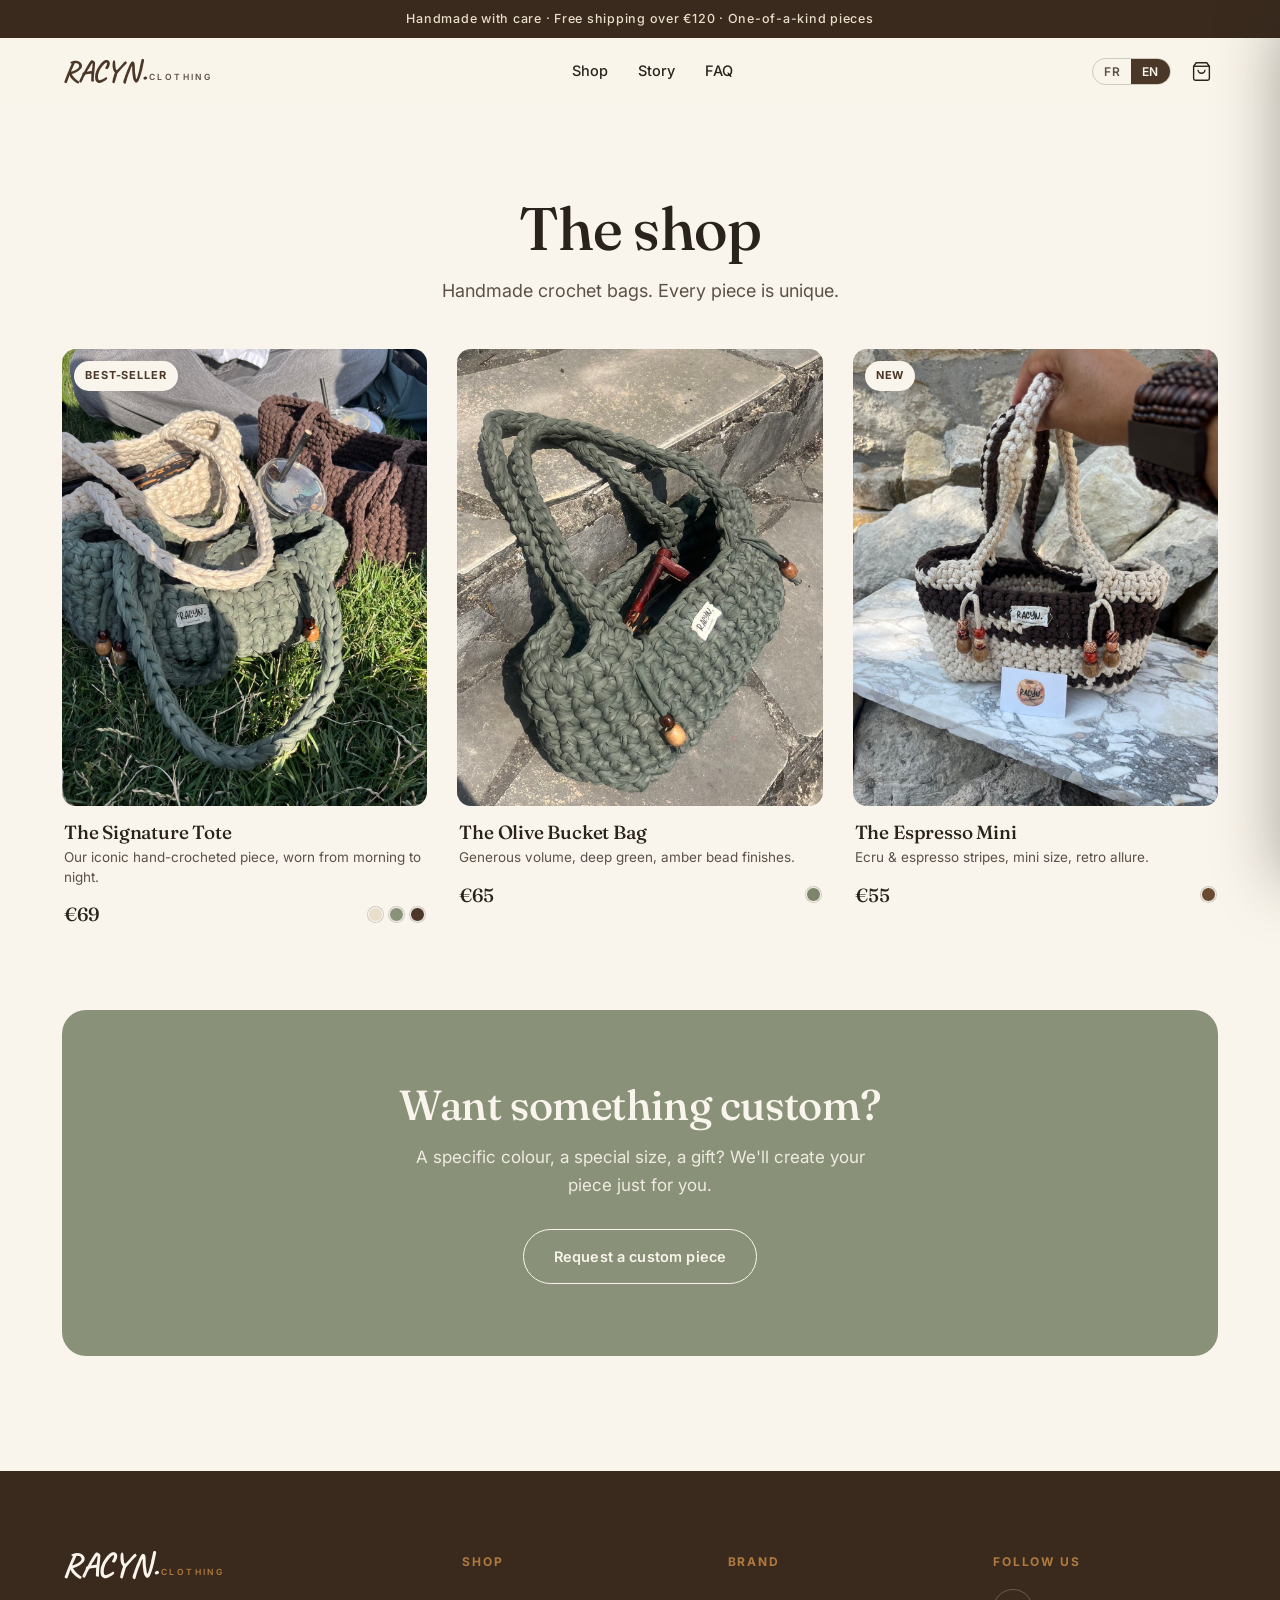
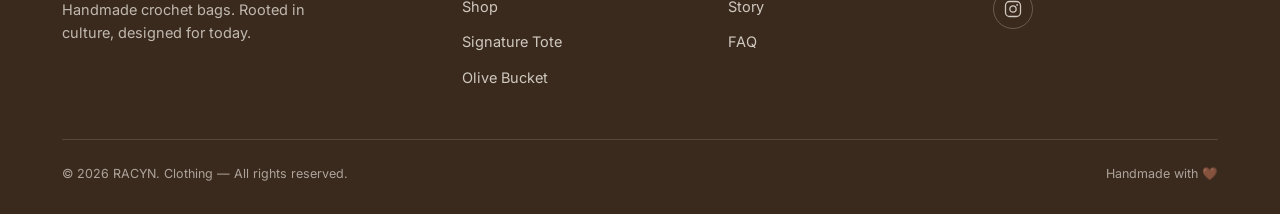
==== boutique.html @ c7a2740f "Build RACYN. bilingual e-commerce storefront for handmade crochet bags Conversion-focused static sho" ====
<!DOCTYPE html>
<html lang="fr">
<head>
  <meta charset="UTF-8">
  <meta name="viewport" content="width=device-width, initial-scale=1.0">
  <title>Boutique — RACYN. | Sacs au crochet faits main</title>
  <meta name="description" content="Découvrez tous les sacs au crochet faits main RACYN. Pièces uniques, fils recyclés, perles de bois.">
  <meta name="theme-color" content="#3A2A1E">
  <link rel="icon" href="data:image/svg+xml,%3Csvg xmlns='http://www.w3.org/2000/svg' viewBox='0 0 100 100'%3E%3Crect width='100' height='100' rx='22' fill='%234A3728'/%3E%3Ctext x='50' y='68' font-size='58' font-family='Georgia,serif' fill='%23FAF5EC' text-anchor='middle' font-style='italic'%3ER%3C/text%3E%3C/svg%3E">
  <link rel="preconnect" href="https://fonts.googleapis.com">
  <link rel="preconnect" href="https://fonts.gstatic.com" crossorigin>
  <link rel="stylesheet" href="css/style.css">
</head>
<body>
  <div class="announce" data-i18n="announce"></div>
  <header class="site-header">
    <div class="wrap header-inner">
      <a href="index.html" class="brand"><span class="brand__word">RACYN.</span><span class="brand__sub">Clothing</span></a>
      <nav class="nav" data-nav>
        <a class="nav-link" href="boutique.html" data-i18n="nav.shop"></a>
        <a class="nav-link" href="histoire.html" data-i18n="nav.story"></a>
        <a class="nav-link" href="faq.html" data-i18n="nav.faq"></a>
        <div class="lang-switch"><button data-lang-btn="fr">FR</button><button data-lang-btn="en">EN</button></div>
      </nav>
      <div class="header-actions">
        <div class="lang-switch"><button data-lang-btn="fr">FR</button><button data-lang-btn="en">EN</button></div>
        <button class="cart-btn" data-open-cart aria-label="Cart" data-i18n-attr="aria-label:nav.cart">
          <svg viewBox="0 0 24 24" fill="none" stroke="currentColor" stroke-width="1.6"><path d="M6 2 3 6v14a2 2 0 0 0 2 2h14a2 2 0 0 0 2-2V6l-3-4z"/><path d="M3 6h18"/><path d="M16 10a4 4 0 0 1-8 0"/></svg>
          <span class="cart-count is-empty" data-cart-count>0</span>
        </button>
        <button class="burger" data-burger aria-label="Menu"><span></span><span></span><span></span></button>
      </div>
    </div>
  </header>

  <main>
    <section class="page-hero">
      <div class="wrap" data-reveal>
        <h1 data-i18n="shop.title"></h1>
        <p data-i18n="shop.sub"></p>
      </div>
    </section>
    <section class="section" style="padding-top:0">
      <div class="wrap">
        <div class="grid grid--3" data-grid data-reveal></div>
        <div class="section--tight" style="padding-bottom:0">
          <div class="band" data-reveal>
            <h2 data-i18n="home.custom.title"></h2>
            <p data-i18n="home.custom.body"></p>
            <a class="btn btn-outline" href="#" data-ig-link target="_blank" rel="noopener" data-i18n="home.custom.cta"></a>
          </div>
        </div>
      </div>
    </section>
  </main>

  <footer class="site-footer">
    <div class="wrap">
      <div class="footer-grid">
        <div class="footer-brand">
          <div class="brand"><span class="brand__word">RACYN.</span><span class="brand__sub">Clothing</span></div>
          <p data-i18n="footer.tagline"></p>
        </div>
        <div class="footer-col"><h4 data-i18n="footer.shop"></h4><a href="boutique.html" data-i18n="nav.shop"></a><a href="produit.html?id=signature-tote">Signature Tote</a><a href="produit.html?id=olive-bucket">Olive Bucket</a></div>
        <div class="footer-col"><h4 data-i18n="footer.about"></h4><a href="histoire.html" data-i18n="nav.story"></a><a href="faq.html" data-i18n="nav.faq"></a></div>
        <div class="footer-col"><h4 data-i18n="footer.follow"></h4><div class="footer-social"><a href="#" data-ig-link target="_blank" rel="noopener" aria-label="Instagram"><svg viewBox="0 0 24 24" fill="none" stroke="currentColor" stroke-width="1.7"><rect x="2" y="2" width="20" height="20" rx="5.5"/><circle cx="12" cy="12" r="4.2"/><circle cx="17.5" cy="6.5" r="1.2" fill="currentColor" stroke="none"/></svg></a></div></div>
      </div>
      <div class="footer-bottom"><span>© <span id="year"></span> RACYN. Clothing — <span data-i18n="footer.rights"></span></span><span data-i18n="footer.made"></span></div>
    </div>
  </footer>

  <div class="overlay" data-overlay></div>
  <aside class="cart-drawer" data-cart-drawer aria-label="Cart">
    <div class="cart-head"><h2 data-i18n="cart.title"></h2><button class="cart-close" data-close-cart aria-label="Close">&times;</button></div>
    <div class="cart-body" data-cart-items></div>
    <div class="cart-foot" data-cart-summary hidden>
      <div class="cart-line"><span data-i18n="cart.subtotal"></span><span data-sub></span></div>
      <div class="cart-line"><span data-i18n="cart.shipping"></span><span data-ship></span></div>
      <div class="cart-line total"><span data-i18n="cart.total"></span><span data-total></span></div>
      <button class="btn btn-primary btn-block" data-checkout-wa hidden></button>
      <button class="btn btn-primary btn-block" data-checkout-ig hidden></button>
      <p class="cart-note" data-i18n="cart.note"></p>
    </div>
  </aside>

  <script src="js/data.js"></script>
  <script src="js/i18n.js"></script>
  <script src="js/store.js"></script>
  <script>document.getElementById('year').textContent = new Date().getFullYear();</script>
</body>
</html>
---- css/style.css ----
/* ==========================================================================
   RACYN. — Design system
   Sacs au crochet faits main · DA earthy / artisanale premium
   ========================================================================== */

/* ---------- Fonts ---------- */
@import url('https://fonts.googleapis.com/css2?family=Fraunces:ital,opsz,wght@0,9..144,400;0,9..144,500;0,9..144,600;1,9..144,400&family=Inter:wght@400;500;600&family=Caveat:wght@600;700&display=swap');

/* ---------- Tokens ---------- */
:root {
  --paper:        #FAF5EC;
  --paper-2:      #F1E8D8;
  --paper-3:      #E9DEC8;
  --ink:          #2A231D;
  --ink-soft:     #5B5148;
  --espresso:     #4A3728;
  --espresso-2:   #3A2A1E;
  --sage:         #8A9179;
  --sage-deep:    #6E765F;
  --olive:        #7C846B;
  --terracotta:   #A9714B;
  --bead:         #B07A3E;
  --line:         rgba(42,35,29,.12);
  --line-2:       rgba(42,35,29,.20);
  --white:        #FFFDF8;

  --font-display: 'Fraunces', Georgia, 'Times New Roman', serif;
  --font-body:    'Inter', -apple-system, BlinkMacSystemFont, 'Segoe UI', sans-serif;
  --font-script:  'Caveat', 'Fraunces', cursive;

  --radius:   14px;
  --radius-l: 24px;
  --shadow:   0 2px 8px rgba(42,35,29,.06);
  --shadow-l: 0 18px 50px -20px rgba(42,35,29,.35);
  --wrap:     1200px;
  --ease:     cubic-bezier(.22,.61,.36,1);
}

/* ---------- Reset ---------- */
* { box-sizing: border-box; }
html { scroll-behavior: smooth; -webkit-text-size-adjust: 100%; }
body {
  margin: 0;
  font-family: var(--font-body);
  color: var(--ink);
  background: var(--paper);
  line-height: 1.6;
  font-size: 16px;
  -webkit-font-smoothing: antialiased;
  overflow-x: hidden;
}
img { max-width: 100%; display: block; }
a { color: inherit; text-decoration: none; }
button { font-family: inherit; cursor: pointer; border: none; background: none; color: inherit; }
ul { margin: 0; padding: 0; list-style: none; }
h1, h2, h3 { font-family: var(--font-display); font-weight: 500; line-height: 1.1; margin: 0; letter-spacing: -.01em; }

/* ---------- Layout ---------- */
.wrap { width: 100%; max-width: var(--wrap); margin: 0 auto; padding: 0 22px; }
.section { padding: clamp(60px, 9vw, 120px) 0; }
.section--tight { padding: clamp(44px, 6vw, 80px) 0; }
.center { text-align: center; }
.section__eyebrow {
  font-family: var(--font-body); font-size: 12px; font-weight: 600;
  letter-spacing: .22em; text-transform: uppercase; color: var(--terracotta);
  margin: 0 0 14px;
}
.section__title { font-size: clamp(28px, 4.4vw, 46px); }
.section__sub { color: var(--ink-soft); max-width: 560px; margin: 14px auto 0; font-size: 17px; }
.section__head { margin-bottom: clamp(30px, 5vw, 54px); }

/* ---------- Buttons ---------- */
.btn {
  display: inline-flex; align-items: center; justify-content: center; gap: 8px;
  padding: 15px 30px; border-radius: 999px;
  font-family: var(--font-body); font-weight: 600; font-size: 14.5px; letter-spacing: .01em;
  transition: transform .25s var(--ease), background .25s, color .25s, box-shadow .25s;
  white-space: nowrap;
}
.btn:active { transform: scale(.97); }
.btn-primary { background: var(--espresso); color: var(--paper); }
.btn-primary:hover { background: var(--espresso-2); box-shadow: var(--shadow-l); transform: translateY(-2px); }
.btn-primary[disabled] { opacity: .5; cursor: not-allowed; }
.btn-outline { border: 1.5px solid var(--ink); color: var(--ink); }
.btn-outline:hover { background: var(--ink); color: var(--paper); transform: translateY(-2px); }
.btn-ghost { color: var(--ink); text-decoration: underline; text-underline-offset: 4px; padding: 6px 0; }
.btn-block { width: 100%; }
.btn-lg { padding: 17px 38px; font-size: 15.5px; }

/* ---------- Announce bar ---------- */
.announce {
  background: var(--espresso-2); color: var(--paper-3);
  text-align: center; font-size: 12.5px; letter-spacing: .06em;
  padding: 9px 16px; font-weight: 500;
}

/* ---------- Header ---------- */
.site-header {
  position: sticky; top: 0; z-index: 60;
  background: rgba(250,245,236,.86); backdrop-filter: saturate(180%) blur(14px);
  border-bottom: 1px solid transparent; transition: border-color .3s, box-shadow .3s;
}
.site-header.is-scrolled { border-bottom-color: var(--line); box-shadow: 0 4px 20px -12px rgba(42,35,29,.25); }
.header-inner { display: flex; align-items: center; justify-content: space-between; height: 66px; gap: 18px; }
.brand { display: inline-flex; align-items: baseline; gap: 2px; line-height: 1; }
.brand__logo { height: 30px; width: auto; }
.brand__word { font-family: var(--font-script); font-size: 30px; font-weight: 700; color: var(--espresso); letter-spacing: .5px; }
.brand__sub { font-family: var(--font-body); font-size: 8.5px; font-weight: 600; letter-spacing: .28em; text-transform: uppercase; color: var(--ink-soft); align-self: flex-end; padding-bottom: 5px; }
.nav { display: flex; align-items: center; gap: 30px; }
.nav a.nav-link { font-size: 14.5px; font-weight: 500; position: relative; padding: 4px 0; color: var(--ink); }
.nav a.nav-link::after {
  content: ""; position: absolute; left: 0; right: 100%; bottom: -2px; height: 1.5px;
  background: var(--espresso); transition: right .3s var(--ease);
}
.nav a.nav-link:hover::after { right: 0; }
.header-actions { display: flex; align-items: center; gap: 14px; }

.lang-switch { display: inline-flex; align-items: center; border: 1px solid var(--line-2); border-radius: 999px; overflow: hidden; }
.lang-switch button { padding: 5px 11px; font-size: 12px; font-weight: 600; color: var(--ink-soft); letter-spacing: .04em; }
.lang-switch button.is-active { background: var(--espresso); color: var(--paper); }

.cart-btn { position: relative; display: inline-flex; align-items: center; gap: 7px; font-weight: 500; font-size: 14px; }
.cart-btn svg { width: 21px; height: 21px; }
.cart-count {
  position: absolute; top: -7px; right: -9px; min-width: 18px; height: 18px; padding: 0 5px;
  background: var(--terracotta); color: #fff; border-radius: 999px;
  font-size: 11px; font-weight: 700; display: grid; place-items: center;
}
.cart-count.is-empty { display: none; }

.burger { display: none; width: 26px; height: 20px; position: relative; }
.burger span { position: absolute; left: 0; width: 100%; height: 2px; background: var(--ink); border-radius: 2px; transition: .3s; }
.burger span:nth-child(1) { top: 0; } .burger span:nth-child(2) { top: 9px; } .burger span:nth-child(3) { top: 18px; }

/* ---------- Hero ---------- */
.hero { position: relative; }
.hero-inner { display: grid; grid-template-columns: 1.05fr 1fr; gap: clamp(24px, 5vw, 70px); align-items: center; padding: clamp(40px, 6vw, 90px) 0 clamp(50px, 7vw, 100px); }
.hero__eyebrow { font-size: 12.5px; font-weight: 600; letter-spacing: .22em; text-transform: uppercase; color: var(--terracotta); margin-bottom: 20px; }
.hero__title { font-size: clamp(38px, 6.4vw, 76px); line-height: 1.02; letter-spacing: -.02em; font-weight: 500; }
.hero__title em { font-style: italic; }
.hero__sub { margin: 24px 0 34px; font-size: clamp(16px, 2vw, 19px); color: var(--ink-soft); max-width: 460px; }
.hero__cta { display: flex; gap: 14px; flex-wrap: wrap; }
.hero__media { position: relative; }
.hero__media img { width: 100%; height: clamp(360px, 52vw, 620px); object-fit: cover; border-radius: var(--radius-l); box-shadow: var(--shadow-l); }
.hero__tag {
  position: absolute; bottom: 20px; left: 20px; background: rgba(250,245,236,.94);
  backdrop-filter: blur(6px); padding: 12px 18px; border-radius: 999px;
  font-family: var(--font-script); font-size: 22px; color: var(--espresso); box-shadow: var(--shadow);
}
.hero__stamp {
  position: absolute; top: -18px; right: -14px; width: 108px; height: 108px;
  background: var(--sage); color: var(--paper); border-radius: 50%;
  display: grid; place-items: center; text-align: center; transform: rotate(-8deg);
  font-family: var(--font-script); font-size: 18px; line-height: 1.05; font-weight: 700;
  box-shadow: var(--shadow-l); padding: 10px;
}

/* ---------- Trust strip ---------- */
.trust { border-top: 1px solid var(--line); border-bottom: 1px solid var(--line); background: var(--paper-2); }
.trust-inner { display: flex; flex-wrap: wrap; justify-content: center; gap: clamp(20px, 5vw, 60px); padding: 20px 0; }
.trust-item { display: inline-flex; align-items: center; gap: 10px; font-size: 13.5px; font-weight: 500; color: var(--ink-soft); }
.trust-item svg { width: 20px; height: 20px; color: var(--sage-deep); flex: none; }

/* ---------- Product grid ---------- */
.grid { display: grid; gap: clamp(16px, 2.4vw, 30px); }
.grid--3 { grid-template-columns: repeat(3, 1fr); }
.card { display: block; }
.card__media {
  position: relative; overflow: hidden; border-radius: var(--radius);
  background: var(--paper-3); aspect-ratio: 4/5;
}
.card__media img { width: 100%; height: 100%; object-fit: cover; transition: transform .7s var(--ease); }
.card:hover .card__media img { transform: scale(1.06); }
.card__badge {
  position: absolute; top: 12px; left: 12px; background: var(--paper); color: var(--espresso);
  font-size: 11px; font-weight: 700; letter-spacing: .08em; text-transform: uppercase;
  padding: 6px 11px; border-radius: 999px; box-shadow: var(--shadow);
}
.card__soldout {
  position: absolute; inset: 0; background: rgba(42,35,29,.42); color: var(--paper);
  display: grid; place-items: center; font-family: var(--font-display); font-size: 20px;
  letter-spacing: .04em;
}
.card__cta {
  position: absolute; left: 12px; right: 12px; bottom: 12px; text-align: center;
  background: var(--espresso); color: var(--paper); padding: 12px; border-radius: 999px;
  font-size: 13.5px; font-weight: 600; opacity: 0; transform: translateY(12px);
  transition: opacity .3s, transform .3s var(--ease);
}
.card:hover .card__cta { opacity: 1; transform: translateY(0); }
.card__body { padding: 16px 2px 4px; }
.card__name { font-size: 19px; }
.card__tag { color: var(--ink-soft); font-size: 13.5px; margin: 5px 0 12px; line-height: 1.45; }
.card__row { display: flex; align-items: center; justify-content: space-between; }
.card__price { font-family: var(--font-display); font-size: 19px; font-weight: 500; }
.card__swatches { display: inline-flex; gap: 6px; }
.swatch { width: 15px; height: 15px; border-radius: 50%; border: 1.5px solid var(--white); box-shadow: 0 0 0 1px var(--line-2); }

/* ---------- Story split ---------- */
.split { display: grid; grid-template-columns: 1fr 1fr; gap: clamp(28px, 5vw, 74px); align-items: center; }
.split--reverse .split__media { order: 2; }
.split__media img { border-radius: var(--radius-l); box-shadow: var(--shadow-l); aspect-ratio: 4/5; object-fit: cover; width: 100%; }
.split__body h2 { font-size: clamp(28px, 4.2vw, 44px); margin-bottom: 18px; }
.split__body p { color: var(--ink-soft); font-size: 17px; margin: 0 0 26px; }

/* ---------- Steps ---------- */
.steps { display: grid; grid-template-columns: repeat(3, 1fr); gap: clamp(18px, 3vw, 40px); }
.step { text-align: center; }
.step__num {
  width: 54px; height: 54px; margin: 0 auto 18px; border-radius: 50%;
  border: 1.5px solid var(--sage); color: var(--sage-deep);
  display: grid; place-items: center; font-family: var(--font-display); font-size: 22px;
}
.step h3 { font-size: 21px; margin-bottom: 8px; }
.step p { color: var(--ink-soft); font-size: 15px; }

/* ---------- Reviews ---------- */
.reviews-bg { background: var(--espresso-2); color: var(--paper); }
.reviews-bg .section__title { color: var(--paper); }
.reviews { display: grid; grid-template-columns: repeat(3, 1fr); gap: clamp(18px, 3vw, 30px); }
.review {
  background: rgba(250,245,236,.06); border: 1px solid rgba(250,245,236,.12);
  border-radius: var(--radius); padding: 30px 26px;
}
.review__stars { color: var(--bead); letter-spacing: 3px; font-size: 15px; margin-bottom: 14px; }
.review p { font-family: var(--font-display); font-size: 18px; font-style: italic; line-height: 1.45; color: var(--paper); margin: 0 0 16px; }
.review span { font-size: 13.5px; color: var(--paper-3); font-weight: 500; }

/* ---------- Custom / CTA band ---------- */
.band { background: var(--sage); color: var(--paper); border-radius: var(--radius-l); padding: clamp(40px, 6vw, 72px); text-align: center; }
.band h2 { color: var(--paper); font-size: clamp(26px, 4vw, 42px); }
.band p { color: rgba(250,245,236,.9); max-width: 480px; margin: 16px auto 30px; font-size: 17px; }
.band .btn-outline { border-color: var(--paper); color: var(--paper); }
.band .btn-outline:hover { background: var(--paper); color: var(--sage-deep); }

/* ---------- Newsletter ---------- */
.news { text-align: center; }
.news-form { display: flex; gap: 10px; max-width: 440px; margin: 26px auto 0; }
.news-form input {
  flex: 1; padding: 15px 20px; border-radius: 999px; border: 1.5px solid var(--line-2);
  background: var(--white); font-family: inherit; font-size: 15px; color: var(--ink);
}
.news-form input:focus { outline: none; border-color: var(--sage); }
.news-ok { font-family: var(--font-display); font-size: 20px; color: var(--sage-deep); }

/* ---------- FAQ ---------- */
.faq { max-width: 760px; margin: 0 auto; }
.faq-item { border-bottom: 1px solid var(--line); }
.faq-item__q {
  width: 100%; text-align: left; display: flex; justify-content: space-between; align-items: center;
  gap: 20px; padding: 22px 0; font-family: var(--font-display); font-size: 19px; font-weight: 500;
}
.faq-item__q::after { content: "+"; font-size: 24px; color: var(--terracotta); transition: transform .3s; }
.faq-item.is-open .faq-item__q::after { transform: rotate(45deg); }
.faq-item__a { max-height: 0; overflow: hidden; transition: max-height .4s var(--ease); }
.faq-item.is-open .faq-item__a { max-height: 320px; }
.faq-item__a p { color: var(--ink-soft); padding: 0 0 22px; margin: 0; font-size: 15.5px; }

/* ---------- Product detail ---------- */
.pd-back { display: inline-block; margin: 26px 0 8px; font-size: 14px; color: var(--ink-soft); }
.pd-back:hover { color: var(--ink); }
.pd { display: grid; grid-template-columns: 1.05fr 1fr; gap: clamp(28px, 5vw, 64px); padding: 12px 0 30px; }
.pd__main { border-radius: var(--radius-l); overflow: hidden; background: var(--paper-3); aspect-ratio: 4/5; }
.pd__main img { width: 100%; height: 100%; object-fit: cover; }
.pd__thumbs { display: flex; gap: 10px; margin-top: 12px; }
.pd__thumb { width: 74px; height: 90px; border-radius: 10px; overflow: hidden; border: 2px solid transparent; opacity: .7; transition: .25s; }
.pd__thumb img { width: 100%; height: 100%; object-fit: cover; }
.pd__thumb.is-active { border-color: var(--espresso); opacity: 1; }
.pd__info { align-self: center; }
.pd__badge { display: inline-block; background: var(--paper-3); color: var(--espresso); font-size: 11px; font-weight: 700; letter-spacing: .1em; text-transform: uppercase; padding: 6px 12px; border-radius: 999px; margin-bottom: 16px; }
.pd__name { font-size: clamp(30px, 4.4vw, 46px); }
.pd__tag { color: var(--ink-soft); font-size: 17px; margin: 12px 0 18px; }
.pd__price { font-family: var(--font-display); font-size: 30px; font-weight: 500; margin-bottom: 26px; }
.pd__colors { margin-bottom: 26px; }
.pd__label { font-size: 14px; color: var(--ink-soft); }
.pd__swatches { display: flex; gap: 12px; margin-top: 12px; }
.pd__swatch { width: 34px; height: 34px; border-radius: 50%; background: var(--sw); box-shadow: 0 0 0 1px var(--line-2); position: relative; transition: transform .2s; }
.pd__swatch:hover { transform: scale(1.08); }
.pd__swatch.is-active { box-shadow: 0 0 0 2px var(--paper), 0 0 0 4px var(--espresso); }
.pd__stock { margin: 12px 0 0; font-size: 13.5px; color: var(--terracotta); font-weight: 600; }
.pd__ship { margin: 14px 0 0; font-size: 13.5px; color: var(--ink-soft); }
.pd__details { margin-top: 34px; border-top: 1px solid var(--line); padding-top: 26px; }
.pd__details h3 { font-size: 18px; margin-bottom: 14px; }
.pd__details ul { display: grid; gap: 9px; }
.pd__details li { position: relative; padding-left: 20px; font-size: 15px; color: var(--ink-soft); }
.pd__details li::before { content: ""; position: absolute; left: 0; top: 9px; width: 7px; height: 7px; border-radius: 50%; background: var(--sage); }
.pd__unique { margin-top: 18px; font-size: 13px; font-style: italic; color: var(--ink-soft); }
.related { margin: clamp(40px, 6vw, 80px) 0 20px; }
.related .section__title { font-size: clamp(24px, 3.4vw, 34px); margin-bottom: 26px; }

/* ---------- Cart drawer ---------- */
.overlay { position: fixed; inset: 0; background: rgba(42,35,29,.45); opacity: 0; visibility: hidden; transition: .35s; z-index: 90; }
.overlay.is-open { opacity: 1; visibility: visible; }
.cart-drawer {
  position: fixed; top: 0; right: 0; height: 100%; width: min(420px, 92vw);
  background: var(--paper); z-index: 100; transform: translateX(100%);
  transition: transform .4s var(--ease); display: flex; flex-direction: column;
  box-shadow: -20px 0 60px -20px rgba(42,35,29,.4);
}
.cart-drawer.is-open { transform: translateX(0); }
.cart-head { display: flex; align-items: center; justify-content: space-between; padding: 22px 24px; border-bottom: 1px solid var(--line); }
.cart-head h2 { font-size: 22px; }
.cart-close { font-size: 30px; line-height: 1; color: var(--ink-soft); }
.cart-body { flex: 1; overflow-y: auto; padding: 8px 24px; }
.cart-empty { text-align: center; padding: 60px 0; color: var(--ink-soft); }
.cart-empty p { margin-bottom: 22px; }
.cart-item { display: grid; grid-template-columns: 72px 1fr; gap: 14px; padding: 18px 0; border-bottom: 1px solid var(--line); }
.cart-item img { width: 72px; height: 88px; object-fit: cover; border-radius: 8px; }
.cart-item__top { display: flex; justify-content: space-between; gap: 10px; }
.cart-item__name { font-family: var(--font-display); font-size: 16.5px; }
.cart-item__remove { font-size: 22px; color: var(--ink-soft); line-height: 1; }
.cart-item__variant { font-size: 13px; color: var(--ink-soft); }
.cart-item__bottom { display: flex; justify-content: space-between; align-items: center; margin-top: 12px; }
.qty { display: inline-flex; align-items: center; border: 1px solid var(--line-2); border-radius: 999px; }
.qty button { width: 30px; height: 30px; font-size: 16px; color: var(--ink); }
.qty span { min-width: 26px; text-align: center; font-size: 14px; font-weight: 600; }
.cart-item__price { font-family: var(--font-display); font-size: 16px; }
.cart-foot { border-top: 1px solid var(--line); padding: 20px 24px calc(20px + env(safe-area-inset-bottom)); background: var(--paper-2); }
.cart-line { display: flex; justify-content: space-between; font-size: 14.5px; margin-bottom: 9px; color: var(--ink-soft); }
.cart-line.total { font-family: var(--font-display); font-size: 20px; color: var(--ink); margin: 14px 0 16px; padding-top: 14px; border-top: 1px solid var(--line); }
.cart-line .free { color: var(--sage-deep); font-weight: 600; }
.cart-note { font-size: 12px; color: var(--ink-soft); text-align: center; margin-top: 12px; line-height: 1.5; }
.cart-foot .btn { margin-top: 4px; }

/* ---------- Page hero (sub-pages) ---------- */
.page-hero { text-align: center; padding: clamp(46px, 7vw, 90px) 0 clamp(28px, 4vw, 44px); }
.page-hero h1 { font-size: clamp(34px, 5.5vw, 60px); }
.page-hero p { color: var(--ink-soft); font-size: 18px; margin: 16px auto 0; max-width: 540px; }

/* ---------- Values (story) ---------- */
.values { display: grid; grid-template-columns: repeat(3, 1fr); gap: clamp(18px, 3vw, 34px); }
.value { text-align: center; padding: 34px 24px; background: var(--paper-2); border-radius: var(--radius); }
.value__ico { font-size: 30px; margin-bottom: 12px; }
.value h3 { font-size: 20px; margin-bottom: 8px; }
.value p { color: var(--ink-soft); font-size: 14.5px; }
.story-text { max-width: 680px; margin: 0 auto; }
.story-text p { font-size: 18px; color: var(--ink-soft); margin: 0 0 22px; }
.story-text p:first-of-type::first-letter { font-family: var(--font-display); font-size: 3.2em; float: left; line-height: .8; padding: 6px 12px 0 0; color: var(--espresso); }

/* ---------- Footer ---------- */
.site-footer { background: var(--espresso-2); color: var(--paper-3); padding: clamp(50px, 6vw, 80px) 0 30px; }
.footer-grid { display: grid; grid-template-columns: 1.6fr 1fr 1fr 1fr; gap: 40px; }
.footer-brand__logo { height: 30px; margin-bottom: 16px; filter: brightness(0) invert(1); opacity: .95; }
.footer-brand .brand__word { color: var(--paper); font-size: 34px; }
.footer-brand .brand__sub { color: var(--bead); }
.footer-brand p { font-size: 14.5px; color: rgba(250,245,236,.7); max-width: 280px; line-height: 1.6; }
.footer-col h4 { font-family: var(--font-body); font-size: 12px; letter-spacing: .16em; text-transform: uppercase; color: var(--bead); margin: 4px 0 18px; }
.footer-col a { display: block; font-size: 14.5px; color: rgba(250,245,236,.78); padding: 6px 0; transition: color .2s; }
.footer-col a:hover { color: var(--paper); }
.footer-social { display: flex; gap: 12px; margin-top: 4px; }
.footer-social a { width: 40px; height: 40px; border: 1px solid rgba(250,245,236,.24); border-radius: 50%; display: grid; place-items: center; }
.footer-social a:hover { background: var(--paper); color: var(--espresso-2); }
.footer-social svg { width: 18px; height: 18px; }
.footer-bottom { display: flex; justify-content: space-between; flex-wrap: wrap; gap: 10px; margin-top: 44px; padding-top: 24px; border-top: 1px solid rgba(250,245,236,.14); font-size: 12.5px; color: rgba(250,245,236,.6); }

/* ---------- Reveal animation ---------- */
[data-reveal] { opacity: 0; transform: translateY(26px); transition: opacity .7s var(--ease), transform .7s var(--ease); }
[data-reveal].is-in { opacity: 1; transform: none; }

/* ---------- Responsive ---------- */
@media (max-width: 900px) {
  .grid--3, .reviews, .steps, .values { grid-template-columns: 1fr 1fr; }
  .footer-grid { grid-template-columns: 1fr 1fr; gap: 30px; }
  .footer-brand { grid-column: 1 / -1; }
}
@media (max-width: 760px) {
  .hero-inner { grid-template-columns: 1fr; }
  .hero__media { order: -1; }
  .hero__media img { height: clamp(320px, 70vw, 440px); }
  .split, .pd { grid-template-columns: 1fr; }
  .split--reverse .split__media { order: -1; }
  .split__media { max-width: 440px; margin: 0 auto; }
  .nav {
    position: fixed; top: 0; right: 0; height: 100dvh; width: min(300px, 82vw);
    background: var(--paper); flex-direction: column; align-items: flex-start;
    justify-content: center; gap: 26px; padding: 40px; transform: translateX(100%);
    transition: transform .4s var(--ease); box-shadow: -20px 0 60px -20px rgba(42,35,29,.4); z-index: 80;
  }
  .nav.is-open { transform: translateX(0); }
  .nav a.nav-link { font-family: var(--font-display); font-size: 24px; }
  .burger { display: block; }
  .header-actions .lang-switch { display: none; }
  .nav .lang-switch { display: inline-flex; margin-top: 10px; }
}
@media (max-width: 540px) {
  .grid--3, .reviews, .steps, .values { grid-template-columns: 1fr; }
  .reviews { gap: 14px; }
  .steps { gap: 30px; }
  .news-form { flex-direction: column; }
  .news-form .btn { width: 100%; }
  .pd__thumb { width: 60px; height: 74px; }
  .hero__stamp { width: 88px; height: 88px; font-size: 15px; }
}

/* ---------- Utils ---------- */
[hidden] { display: none !important; }
.nav .lang-switch { display: none; }
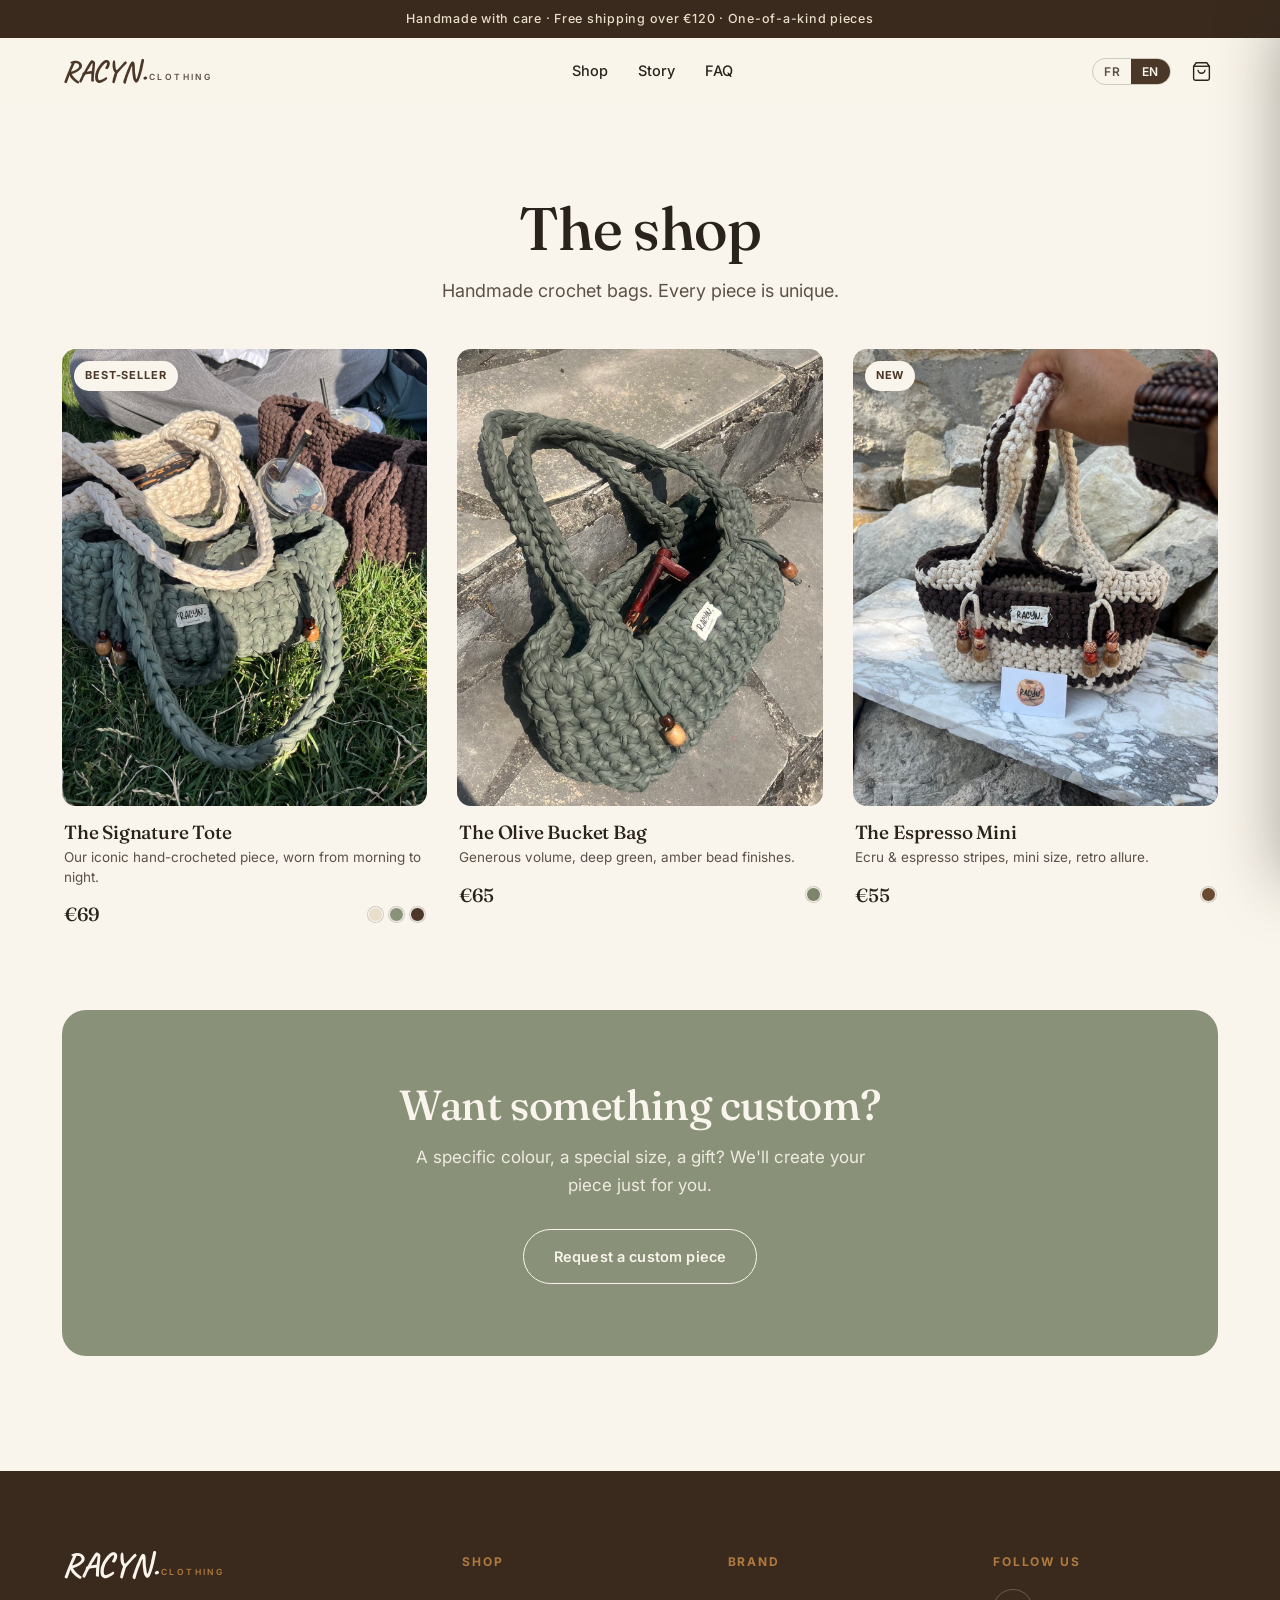
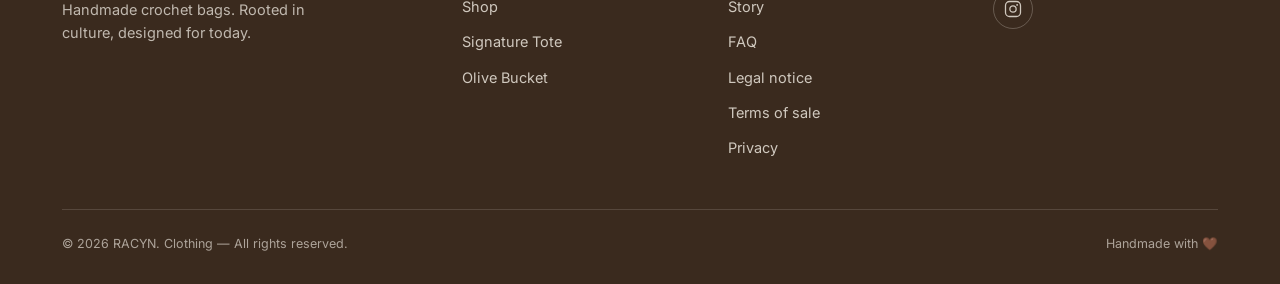
==== commit d6acdb4b: "Add French legal pages (mentions légales, CGV, RGPD) + footer links The shop stays open with WhatsAp" ====
--- a/boutique.html
+++ b/boutique.html
@@ -62,7 +62,7 @@
           <p data-i18n="footer.tagline"></p>
         </div>
         <div class="footer-col"><h4 data-i18n="footer.shop"></h4><a href="boutique.html" data-i18n="nav.shop"></a><a href="produit.html?id=signature-tote">Signature Tote</a><a href="produit.html?id=olive-bucket">Olive Bucket</a></div>
-        <div class="footer-col"><h4 data-i18n="footer.about"></h4><a href="histoire.html" data-i18n="nav.story"></a><a href="faq.html" data-i18n="nav.faq"></a></div>
+        <div class="footer-col"><h4 data-i18n="footer.about"></h4><a href="histoire.html" data-i18n="nav.story"></a><a href="faq.html" data-i18n="nav.faq"></a><a href="mentions-legales.html" data-i18n="footer.legal"></a><a href="cgv.html" data-i18n="footer.cgv"></a><a href="confidentialite.html" data-i18n="footer.privacy"></a></div>
         <div class="footer-col"><h4 data-i18n="footer.follow"></h4><div class="footer-social"><a href="#" data-ig-link target="_blank" rel="noopener" aria-label="Instagram"><svg viewBox="0 0 24 24" fill="none" stroke="currentColor" stroke-width="1.7"><rect x="2" y="2" width="20" height="20" rx="5.5"/><circle cx="12" cy="12" r="4.2"/><circle cx="17.5" cy="6.5" r="1.2" fill="currentColor" stroke="none"/></svg></a></div></div>
       </div>
       <div class="footer-bottom"><span>© <span id="year"></span> RACYN. Clothing — <span data-i18n="footer.rights"></span></span><span data-i18n="footer.made"></span></div>
--- a/css/style.css
+++ b/css/style.css
@@ -337,6 +337,26 @@
 .story-text p { font-size: 18px; color: var(--ink-soft); margin: 0 0 22px; }
 .story-text p:first-of-type::first-letter { font-family: var(--font-display); font-size: 3.2em; float: left; line-height: .8; padding: 6px 12px 0 0; color: var(--espresso); }
 
+/* ---------- Legal pages ---------- */
+.legal { max-width: 780px; margin: 0 auto; }
+.legal h2 { font-size: clamp(20px, 3vw, 27px); margin: 40px 0 14px; }
+.legal h2:first-child { margin-top: 0; }
+.legal h3 { font-family: var(--font-body); font-size: 16px; font-weight: 600; margin: 22px 0 8px; }
+.legal p, .legal li { color: var(--ink-soft); font-size: 15.5px; margin: 0 0 12px; }
+.legal ul { list-style: disc; padding-left: 22px; margin: 0 0 16px; }
+.legal li { margin-bottom: 7px; }
+.legal a { color: var(--espresso); text-decoration: underline; text-underline-offset: 3px; }
+.legal .updated { font-size: 13px; color: var(--ink-soft); font-style: italic; margin-bottom: 30px; }
+.legal .fill {
+  background: #FBEFD8; color: #7A5B1E; border: 1px dashed #C79A4E;
+  border-radius: 6px; padding: 1px 7px; font-weight: 600; font-size: .95em;
+  font-family: var(--font-body); font-style: normal;
+}
+.legal .note {
+  background: var(--paper-2); border-left: 3px solid var(--sage);
+  border-radius: 0 8px 8px 0; padding: 14px 18px; margin: 0 0 24px; font-size: 14px;
+}
+
 /* ---------- Footer ---------- */
 .site-footer { background: var(--espresso-2); color: var(--paper-3); padding: clamp(50px, 6vw, 80px) 0 30px; }
 .footer-grid { display: grid; grid-template-columns: 1.6fr 1fr 1fr 1fr; gap: 40px; }
